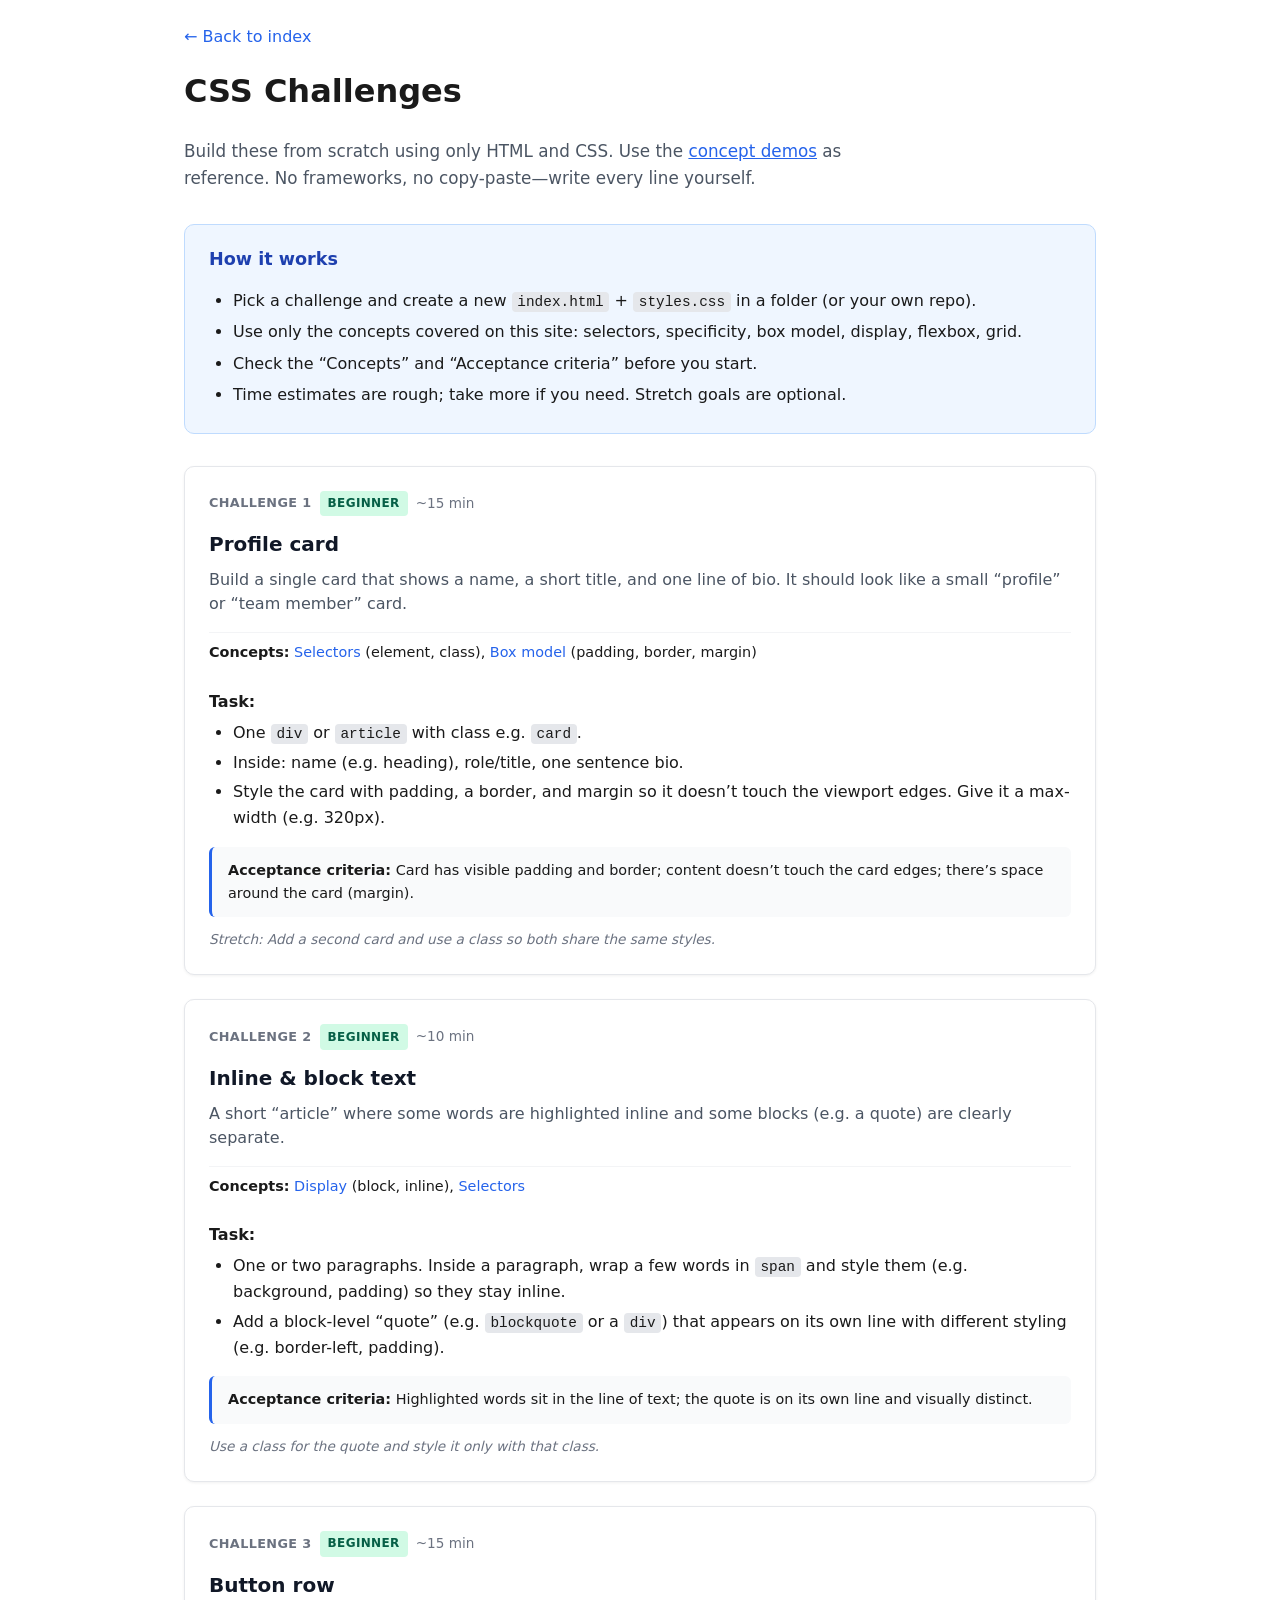
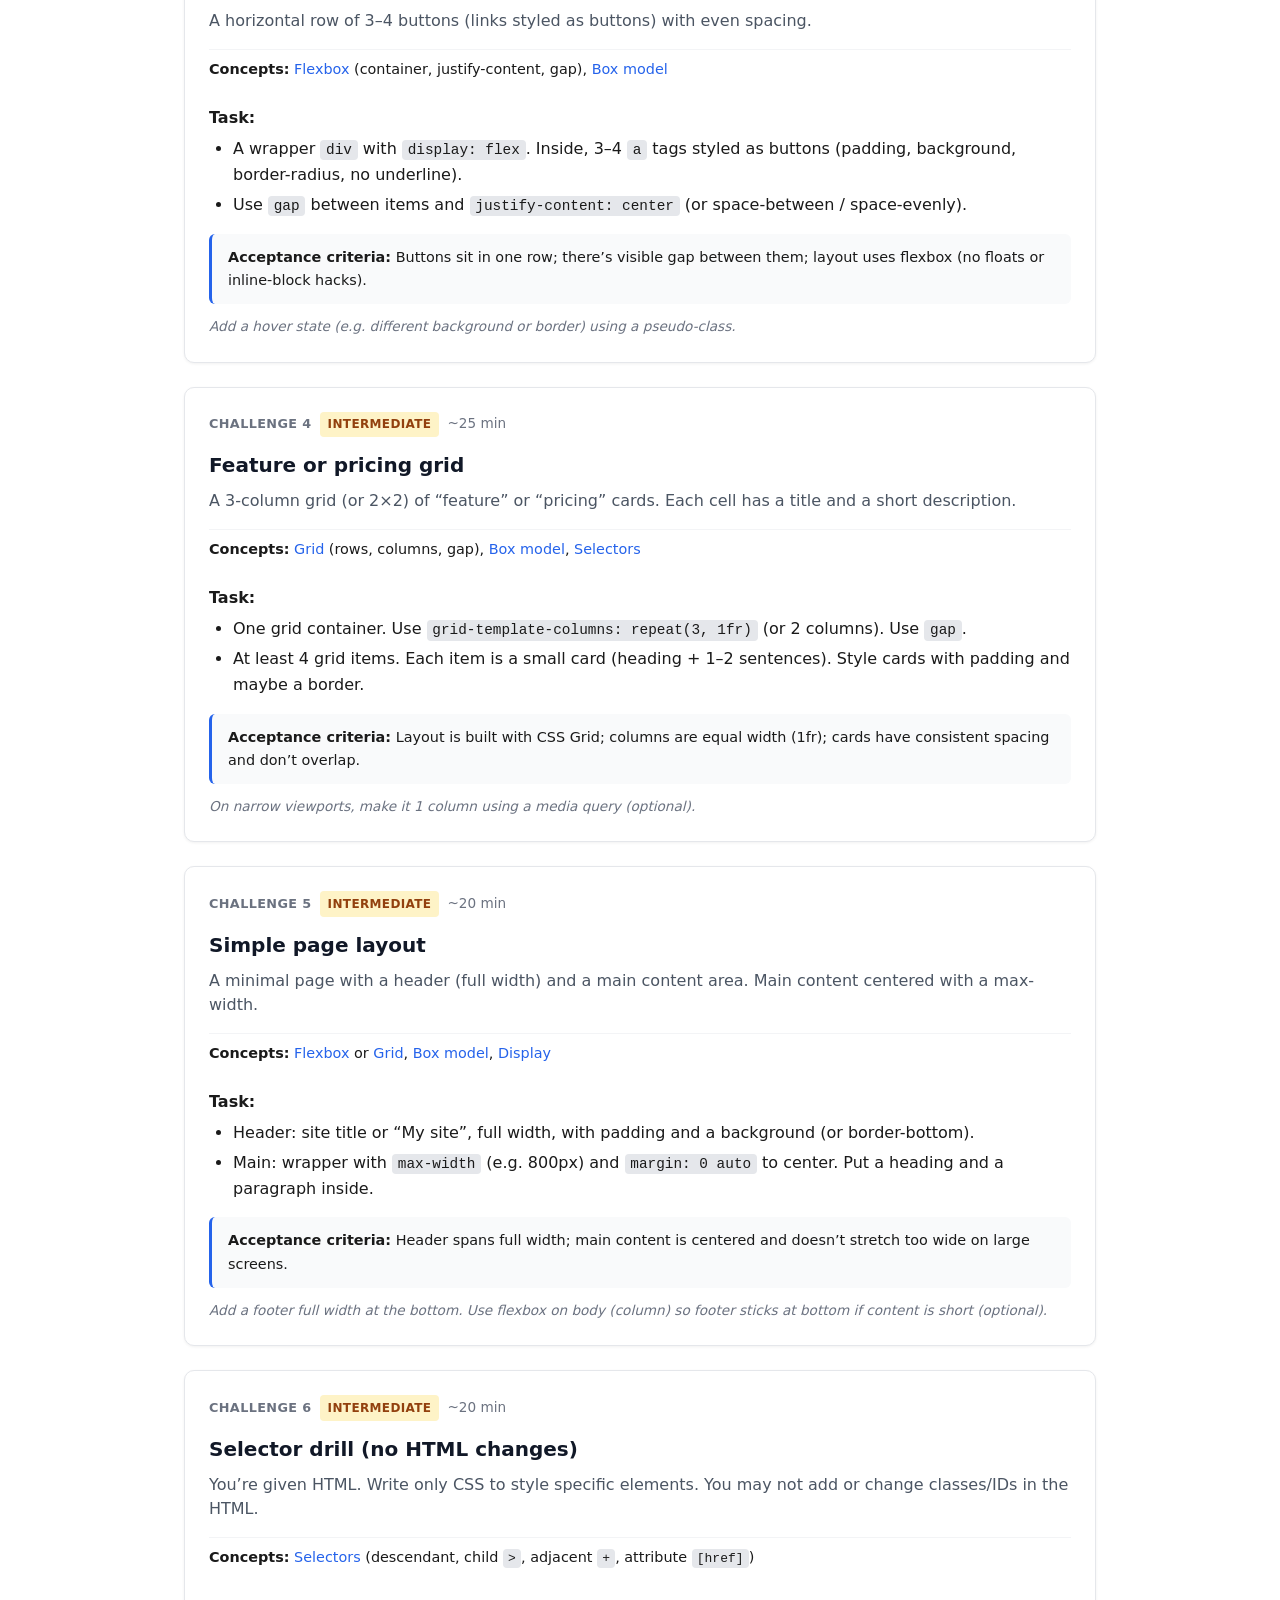
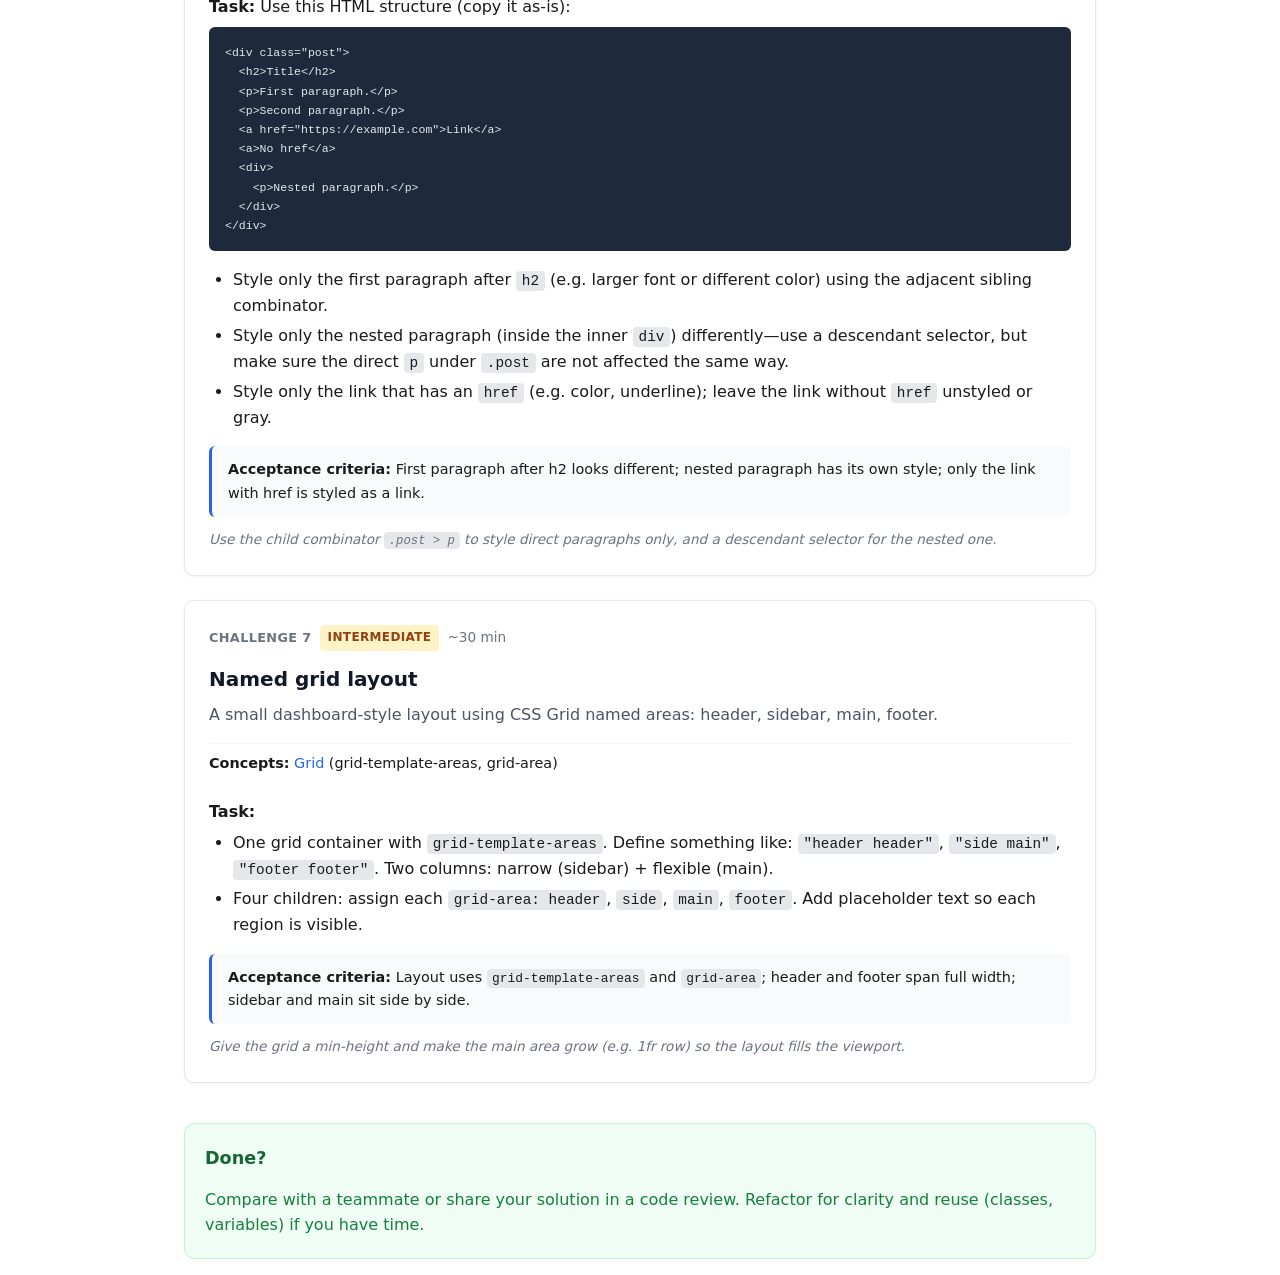
==== html/challenges.html @ 955e63ed "Add CSS challenges page and link from index Made-with: Cursor" ====
<!DOCTYPE html>
<html lang="en">
<head>
  <meta charset="UTF-8">
  <meta name="viewport" content="width=device-width, initial-scale=1.0">
  <title>CSS Challenges – Build from scratch</title>
  <link rel="stylesheet" href="../css/base.css">
  <link rel="stylesheet" href="../css/challenges.css">
</head>
<body>
  <a href="index.html" class="back-link">← Back to index</a>
  <header class="challenges-header">
    <h1>CSS Challenges</h1>
    <p>Build these from scratch using only HTML and CSS. Use the <a href="index.html">concept demos</a> as reference. No frameworks, no copy-paste—write every line yourself.</p>
  </header>

  <section class="challenge-intro">
    <h2>How it works</h2>
    <ul>
      <li>Pick a challenge and create a new <code>index.html</code> + <code>styles.css</code> in a folder (or your own repo).</li>
      <li>Use only the concepts covered on this site: selectors, specificity, box model, display, flexbox, grid.</li>
      <li>Check the “Concepts” and “Acceptance criteria” before you start.</li>
      <li>Time estimates are rough; take more if you need. Stretch goals are optional.</li>
    </ul>
  </section>

  <div class="challenges-list">

    <!-- Challenge 1 -->
    <article class="challenge-card" id="challenge-1">
      <div class="challenge-meta">
        <span class="challenge-num">Challenge 1</span>
        <span class="difficulty difficulty-beginner">Beginner</span>
        <span class="time">~15 min</span>
      </div>
      <h3>Profile card</h3>
      <p class="challenge-desc">Build a single card that shows a name, a short title, and one line of bio. It should look like a small “profile” or “team member” card.</p>
      <div class="challenge-concepts">
        <strong>Concepts:</strong> <a href="selectors.html">Selectors</a> (element, class), <a href="box-model.html">Box model</a> (padding, border, margin)
      </div>
      <div class="challenge-task">
        <strong>Task:</strong>
        <ul>
          <li>One <code>div</code> or <code>article</code> with class e.g. <code>card</code>.</li>
          <li>Inside: name (e.g. heading), role/title, one sentence bio.</li>
          <li>Style the card with padding, a border, and margin so it doesn’t touch the viewport edges. Give it a max-width (e.g. 320px).</li>
        </ul>
      </div>
      <div class="challenge-criteria">
        <strong>Acceptance criteria:</strong> Card has visible padding and border; content doesn’t touch the card edges; there’s space around the card (margin).
      </div>
      <p class="stretch">Stretch: Add a second card and use a class so both share the same styles.</p>
    </article>

    <!-- Challenge 2 -->
    <article class="challenge-card" id="challenge-2">
      <div class="challenge-meta">
        <span class="challenge-num">Challenge 2</span>
        <span class="difficulty difficulty-beginner">Beginner</span>
        <span class="time">~10 min</span>
      </div>
      <h3>Inline & block text</h3>
      <p class="challenge-desc">A short “article” where some words are highlighted inline and some blocks (e.g. a quote) are clearly separate.</p>
      <div class="challenge-concepts">
        <strong>Concepts:</strong> <a href="display.html">Display</a> (block, inline), <a href="selectors.html">Selectors</a>
      </div>
      <div class="challenge-task">
        <strong>Task:</strong>
        <ul>
          <li>One or two paragraphs. Inside a paragraph, wrap a few words in <code>span</code> and style them (e.g. background, padding) so they stay inline.</li>
          <li>Add a block-level “quote” (e.g. <code>blockquote</code> or a <code>div</code>) that appears on its own line with different styling (e.g. border-left, padding).</li>
        </ul>
      </div>
      <div class="challenge-criteria">
        <strong>Acceptance criteria:</strong> Highlighted words sit in the line of text; the quote is on its own line and visually distinct.
      </div>
      <p class="stretch">Use a class for the quote and style it only with that class.</p>
    </article>

    <!-- Challenge 3 -->
    <article class="challenge-card" id="challenge-3">
      <div class="challenge-meta">
        <span class="challenge-num">Challenge 3</span>
        <span class="difficulty difficulty-beginner">Beginner</span>
        <span class="time">~15 min</span>
      </div>
      <h3>Button row</h3>
      <p class="challenge-desc">A horizontal row of 3–4 buttons (links styled as buttons) with even spacing.</p>
      <div class="challenge-concepts">
        <strong>Concepts:</strong> <a href="flexbox.html">Flexbox</a> (container, justify-content, gap), <a href="box-model.html">Box model</a>
      </div>
      <div class="challenge-task">
        <strong>Task:</strong>
        <ul>
          <li>A wrapper <code>div</code> with <code>display: flex</code>. Inside, 3–4 <code>a</code> tags styled as buttons (padding, background, border-radius, no underline).</li>
          <li>Use <code>gap</code> between items and <code>justify-content: center</code> (or space-between / space-evenly).</li>
        </ul>
      </div>
      <div class="challenge-criteria">
        <strong>Acceptance criteria:</strong> Buttons sit in one row; there’s visible gap between them; layout uses flexbox (no floats or inline-block hacks).
      </div>
      <p class="stretch">Add a hover state (e.g. different background or border) using a pseudo-class.</p>
    </article>

    <!-- Challenge 4 -->
    <article class="challenge-card" id="challenge-4">
      <div class="challenge-meta">
        <span class="challenge-num">Challenge 4</span>
        <span class="difficulty difficulty-intermediate">Intermediate</span>
        <span class="time">~25 min</span>
      </div>
      <h3>Feature or pricing grid</h3>
      <p class="challenge-desc">A 3-column grid (or 2×2) of “feature” or “pricing” cards. Each cell has a title and a short description.</p>
      <div class="challenge-concepts">
        <strong>Concepts:</strong> <a href="grid.html">Grid</a> (rows, columns, gap), <a href="box-model.html">Box model</a>, <a href="selectors.html">Selectors</a>
      </div>
      <div class="challenge-task">
        <strong>Task:</strong>
        <ul>
          <li>One grid container. Use <code>grid-template-columns: repeat(3, 1fr)</code> (or 2 columns). Use <code>gap</code>.</li>
          <li>At least 4 grid items. Each item is a small card (heading + 1–2 sentences). Style cards with padding and maybe a border.</li>
        </ul>
      </div>
      <div class="challenge-criteria">
        <strong>Acceptance criteria:</strong> Layout is built with CSS Grid; columns are equal width (1fr); cards have consistent spacing and don’t overlap.
      </div>
      <p class="stretch">On narrow viewports, make it 1 column using a media query (optional).</p>
    </article>

    <!-- Challenge 5 -->
    <article class="challenge-card" id="challenge-5">
      <div class="challenge-meta">
        <span class="challenge-num">Challenge 5</span>
        <span class="difficulty difficulty-intermediate">Intermediate</span>
        <span class="time">~20 min</span>
      </div>
      <h3>Simple page layout</h3>
      <p class="challenge-desc">A minimal page with a header (full width) and a main content area. Main content centered with a max-width.</p>
      <div class="challenge-concepts">
        <strong>Concepts:</strong> <a href="flexbox.html">Flexbox</a> or <a href="grid.html">Grid</a>, <a href="box-model.html">Box model</a>, <a href="display.html">Display</a>
      </div>
      <div class="challenge-task">
        <strong>Task:</strong>
        <ul>
          <li>Header: site title or “My site”, full width, with padding and a background (or border-bottom).</li>
          <li>Main: wrapper with <code>max-width</code> (e.g. 800px) and <code>margin: 0 auto</code> to center. Put a heading and a paragraph inside.</li>
        </ul>
      </div>
      <div class="challenge-criteria">
        <strong>Acceptance criteria:</strong> Header spans full width; main content is centered and doesn’t stretch too wide on large screens.
      </div>
      <p class="stretch">Add a footer full width at the bottom. Use flexbox on body (column) so footer sticks at bottom if content is short (optional).</p>
    </article>

    <!-- Challenge 6 -->
    <article class="challenge-card" id="challenge-6">
      <div class="challenge-meta">
        <span class="challenge-num">Challenge 6</span>
        <span class="difficulty difficulty-intermediate">Intermediate</span>
        <span class="time">~20 min</span>
      </div>
      <h3>Selector drill (no HTML changes)</h3>
      <p class="challenge-desc">You’re given HTML. Write only CSS to style specific elements. You may not add or change classes/IDs in the HTML.</p>
      <div class="challenge-concepts">
        <strong>Concepts:</strong> <a href="selectors.html">Selectors</a> (descendant, child <code>&gt;</code>, adjacent <code>+</code>, attribute <code>[href]</code>)
      </div>
      <div class="challenge-task">
        <strong>Task:</strong> Use this HTML structure (copy it as-is):
        <pre class="given-html"><code>&lt;div class="post"&gt;
  &lt;h2&gt;Title&lt;/h2&gt;
  &lt;p&gt;First paragraph.&lt;/p&gt;
  &lt;p&gt;Second paragraph.&lt;/p&gt;
  &lt;a href="https://example.com"&gt;Link&lt;/a&gt;
  &lt;a&gt;No href&lt;/a&gt;
  &lt;div&gt;
    &lt;p&gt;Nested paragraph.&lt;/p&gt;
  &lt;/div&gt;
&lt;/div&gt;</code></pre>
        <ul>
          <li>Style only the first paragraph after <code>h2</code> (e.g. larger font or different color) using the adjacent sibling combinator.</li>
          <li>Style only the nested paragraph (inside the inner <code>div</code>) differently—use a descendant selector, but make sure the direct <code>p</code> under <code>.post</code> are not affected the same way.</li>
          <li>Style only the link that has an <code>href</code> (e.g. color, underline); leave the link without <code>href</code> unstyled or gray.</li>
        </ul>
      </div>
      <div class="challenge-criteria">
        <strong>Acceptance criteria:</strong> First paragraph after h2 looks different; nested paragraph has its own style; only the link with href is styled as a link.
      </div>
      <p class="stretch">Use the child combinator <code>.post &gt; p</code> to style direct paragraphs only, and a descendant selector for the nested one.</p>
    </article>

    <!-- Challenge 7 -->
    <article class="challenge-card" id="challenge-7">
      <div class="challenge-meta">
        <span class="challenge-num">Challenge 7</span>
        <span class="difficulty difficulty-intermediate">Intermediate</span>
        <span class="time">~30 min</span>
      </div>
      <h3>Named grid layout</h3>
      <p class="challenge-desc">A small dashboard-style layout using CSS Grid named areas: header, sidebar, main, footer.</p>
      <div class="challenge-concepts">
        <strong>Concepts:</strong> <a href="grid.html">Grid</a> (grid-template-areas, grid-area)
      </div>
      <div class="challenge-task">
        <strong>Task:</strong>
        <ul>
          <li>One grid container with <code>grid-template-areas</code>. Define something like: <code>"header header"</code>, <code>"side main"</code>, <code>"footer footer"</code>. Two columns: narrow (sidebar) + flexible (main).</li>
          <li>Four children: assign each <code>grid-area: header</code>, <code>side</code>, <code>main</code>, <code>footer</code>. Add placeholder text so each region is visible.</li>
        </ul>
      </div>
      <div class="challenge-criteria">
        <strong>Acceptance criteria:</strong> Layout uses <code>grid-template-areas</code> and <code>grid-area</code>; header and footer span full width; sidebar and main sit side by side.
      </div>
      <p class="stretch">Give the grid a min-height and make the main area grow (e.g. 1fr row) so the layout fills the viewport.</p>
    </article>

  </div>

  <section class="challenge-outro">
    <h2>Done?</h2>
    <p>Compare with a teammate or share your solution in a code review. Refactor for clarity and reuse (classes, variables) if you have time.</p>
  </section>
</body>
</html>
---- css/base.css ----
/* Base styles shared across all demo pages */
* {
  box-sizing: border-box;
}

body {
  font-family: system-ui, -apple-system, sans-serif;
  line-height: 1.6;
  max-width: 960px;
  margin: 0 auto;
  padding: 1.5rem;
  color: #1a1a1a;
}

header h1 {
  margin-top: 0;
}

header p {
  color: #4b5563;
  font-size: 1.05rem;
}

.topic-nav {
  display: flex;
  flex-wrap: wrap;
  gap: 0.75rem;
}

.topic-nav a {
  display: inline-block;
  padding: 0.5rem 1rem;
  background: #2563eb;
  color: white;
  text-decoration: none;
  border-radius: 6px;
}

.topic-nav a:hover {
  background: #1d4ed8;
}

.back-link {
  display: inline-block;
  margin-bottom: 1rem;
  color: #2563eb;
  text-decoration: none;
}

.back-link:hover {
  text-decoration: underline;
}

/* Demo section with optional intro */
.demo-section {
  margin: 2rem 0;
  padding: 1.25rem;
  border: 1px solid #e5e7eb;
  border-radius: 10px;
  background: #fff;
  box-shadow: 0 1px 3px rgba(0,0,0,0.06);
}

.demo-section h3 {
  margin-top: 0;
  font-size: 1.1rem;
  color: #111827;
  padding-bottom: 0.5rem;
  border-bottom: 1px solid #e5e7eb;
}

.section-desc {
  color: #4b5563;
  margin: 0.5rem 0 1rem;
  font-size: 0.95rem;
}

/* Demo card: live preview + CSS code */
.demo-card {
  display: grid;
  grid-template-columns: 1fr 1fr;
  gap: 1.25rem;
  align-items: start;
  margin-top: 1rem;
}

@media (max-width: 700px) {
  .demo-card {
    grid-template-columns: 1fr;
  }
}

.demo-preview {
  padding: 1rem;
  background: #f8fafc;
  border: 1px solid #e2e8f0;
  border-radius: 8px;
  min-height: 60px;
}

.demo-preview-label {
  font-size: 0.75rem;
  text-transform: uppercase;
  letter-spacing: 0.05em;
  color: #64748b;
  margin-bottom: 0.5rem;
}

.code-panel {
  position: relative;
}

.code-panel .code-label {
  font-size: 0.75rem;
  text-transform: uppercase;
  letter-spacing: 0.05em;
  color: #64748b;
  margin-bottom: 0.5rem;
  display: block;
}

.code-block {
  background: #1e293b;
  color: #e2e8f0;
  padding: 1rem;
  border-radius: 8px;
  overflow-x: auto;
  font-family: ui-monospace, SFMono-Regular, "SF Mono", Menlo, monospace;
  font-size: 0.8rem;
  line-height: 1.5;
  margin: 0;
  white-space: pre;
}

.code-block .comment { color: #94a3b8; }
.code-block .selector { color: #f472b6; }
.code-block .property { color: #7dd3fc; }
.code-block .value { color: #86efac; }
.code-block .punctuation { color: #cbd5e1; }

/* Interactive control strip */
.control-strip {
  display: flex;
  flex-wrap: wrap;
  align-items: center;
  gap: 0.5rem;
  margin-bottom: 1rem;
}

.control-strip label {
  font-size: 0.9rem;
  color: #4b5563;
  margin-right: 0.25rem;
}

.control-strip .btn-group {
  display: flex;
  flex-wrap: wrap;
  gap: 0.35rem;
}

.control-strip button {
  padding: 0.4rem 0.75rem;
  font-size: 0.85rem;
  border: 1px solid #cbd5e1;
  background: #fff;
  border-radius: 6px;
  cursor: pointer;
  color: #475569;
}

.control-strip button:hover {
  background: #f1f5f9;
  border-color: #94a3b8;
}

.control-strip button.active {
  background: #2563eb;
  color: white;
  border-color: #2563eb;
}

/* Tip / info callout */
.tip-box {
  background: #eff6ff;
  border-left: 4px solid #2563eb;
  padding: 0.75rem 1rem;
  margin: 1rem 0;
  border-radius: 0 6px 6px 0;
  font-size: 0.9rem;
  color: #1e40af;
}

.tip-box strong { color: #1e3a8a; }

/* Hover-highlight for selectors (JS adds .highlight-match) */
[data-selector-hint]:hover {
  outline: 2px solid #2563eb;
  outline-offset: 2px;
}

code {
  background: #e5e7eb;
  padding: 0.15em 0.4em;
  border-radius: 4px;
  font-size: 0.9em;
  font-family: ui-monospace, SFMono-Regular, "SF Mono", Menlo, monospace;
}

pre {
  background: #1e293b;
  color: #e2e8f0;
  padding: 1rem;
  border-radius: 8px;
  overflow-x: auto;
  font-size: 0.8rem;
  font-family: ui-monospace, SFMono-Regular, "SF Mono", Menlo, monospace;
  line-height: 1.5;
}

pre code {
  background: none;
  padding: 0;
  color: inherit;
}

.demo-section ul {
  padding-left: 1.5rem;
  margin: 0.5rem 0;
}

.demo-section li {
  margin: 0.35rem 0;
}
---- css/challenges.css ----
/* Challenges page */
.challenges-header {
  margin-bottom: 2rem;
}

.challenges-header p {
  max-width: 42rem;
  color: #4b5563;
}

.challenges-header a {
  color: #2563eb;
  text-decoration: underline;
}

.challenge-intro {
  background: #eff6ff;
  border: 1px solid #bfdbfe;
  border-radius: 10px;
  padding: 1.25rem 1.5rem;
  margin-bottom: 2rem;
}

.challenge-intro h2 {
  margin-top: 0;
  font-size: 1.1rem;
  color: #1e40af;
}

.challenge-intro ul {
  margin: 0.5rem 0 0;
  padding-left: 1.5rem;
}

.challenge-intro li {
  margin: 0.35rem 0;
}

.challenges-list {
  display: flex;
  flex-direction: column;
  gap: 1.5rem;
}

.challenge-card {
  border: 1px solid #e5e7eb;
  border-radius: 10px;
  padding: 1.5rem;
  background: #fff;
  box-shadow: 0 1px 3px rgba(0, 0, 0, 0.06);
}

.challenge-card h3 {
  margin: 0 0 0.5rem;
  font-size: 1.25rem;
  color: #111827;
}

.challenge-meta {
  display: flex;
  flex-wrap: wrap;
  align-items: center;
  gap: 0.5rem;
  margin-bottom: 0.75rem;
}

.challenge-num {
  font-size: 0.8rem;
  font-weight: 600;
  color: #6b7280;
  text-transform: uppercase;
  letter-spacing: 0.03em;
}

.difficulty {
  font-size: 0.75rem;
  font-weight: 600;
  padding: 0.2rem 0.5rem;
  border-radius: 4px;
  text-transform: uppercase;
  letter-spacing: 0.03em;
}

.difficulty-beginner {
  background: #d1fae5;
  color: #065f46;
}

.difficulty-intermediate {
  background: #fef3c7;
  color: #92400e;
}

.time {
  font-size: 0.85rem;
  color: #6b7280;
}

.challenge-desc {
  margin: 0 0 1rem;
  color: #4b5563;
  line-height: 1.5;
}

.challenge-concepts {
  font-size: 0.9rem;
  margin-bottom: 1rem;
  padding: 0.5rem 0;
  border-top: 1px solid #f3f4f6;
}

.challenge-concepts a {
  color: #2563eb;
  text-decoration: none;
}

.challenge-concepts a:hover {
  text-decoration: underline;
}

.challenge-task {
  margin-bottom: 1rem;
}

.challenge-task ul {
  margin: 0.35rem 0 0;
  padding-left: 1.5rem;
}

.challenge-task li {
  margin: 0.25rem 0;
}

.challenge-criteria {
  padding: 0.75rem 1rem;
  background: #f9fafb;
  border-radius: 6px;
  font-size: 0.9rem;
  margin-bottom: 0.75rem;
  border-left: 3px solid #2563eb;
}

.stretch {
  font-size: 0.85rem;
  color: #6b7280;
  font-style: italic;
  margin: 0;
}

.given-html {
  background: #1e293b;
  color: #e2e8f0;
  padding: 1rem;
  border-radius: 6px;
  overflow-x: auto;
  font-size: 0.8rem;
  margin: 0.5rem 0 1rem;
}

.given-html code {
  background: none;
  padding: 0;
  color: inherit;
}

.challenge-outro {
  margin-top: 2.5rem;
  padding: 1.25rem;
  background: #f0fdf4;
  border: 1px solid #bbf7d0;
  border-radius: 10px;
}

.challenge-outro h2 {
  margin-top: 0;
  font-size: 1.1rem;
  color: #166534;
}

.challenge-outro p {
  margin: 0;
  color: #15803d;
}
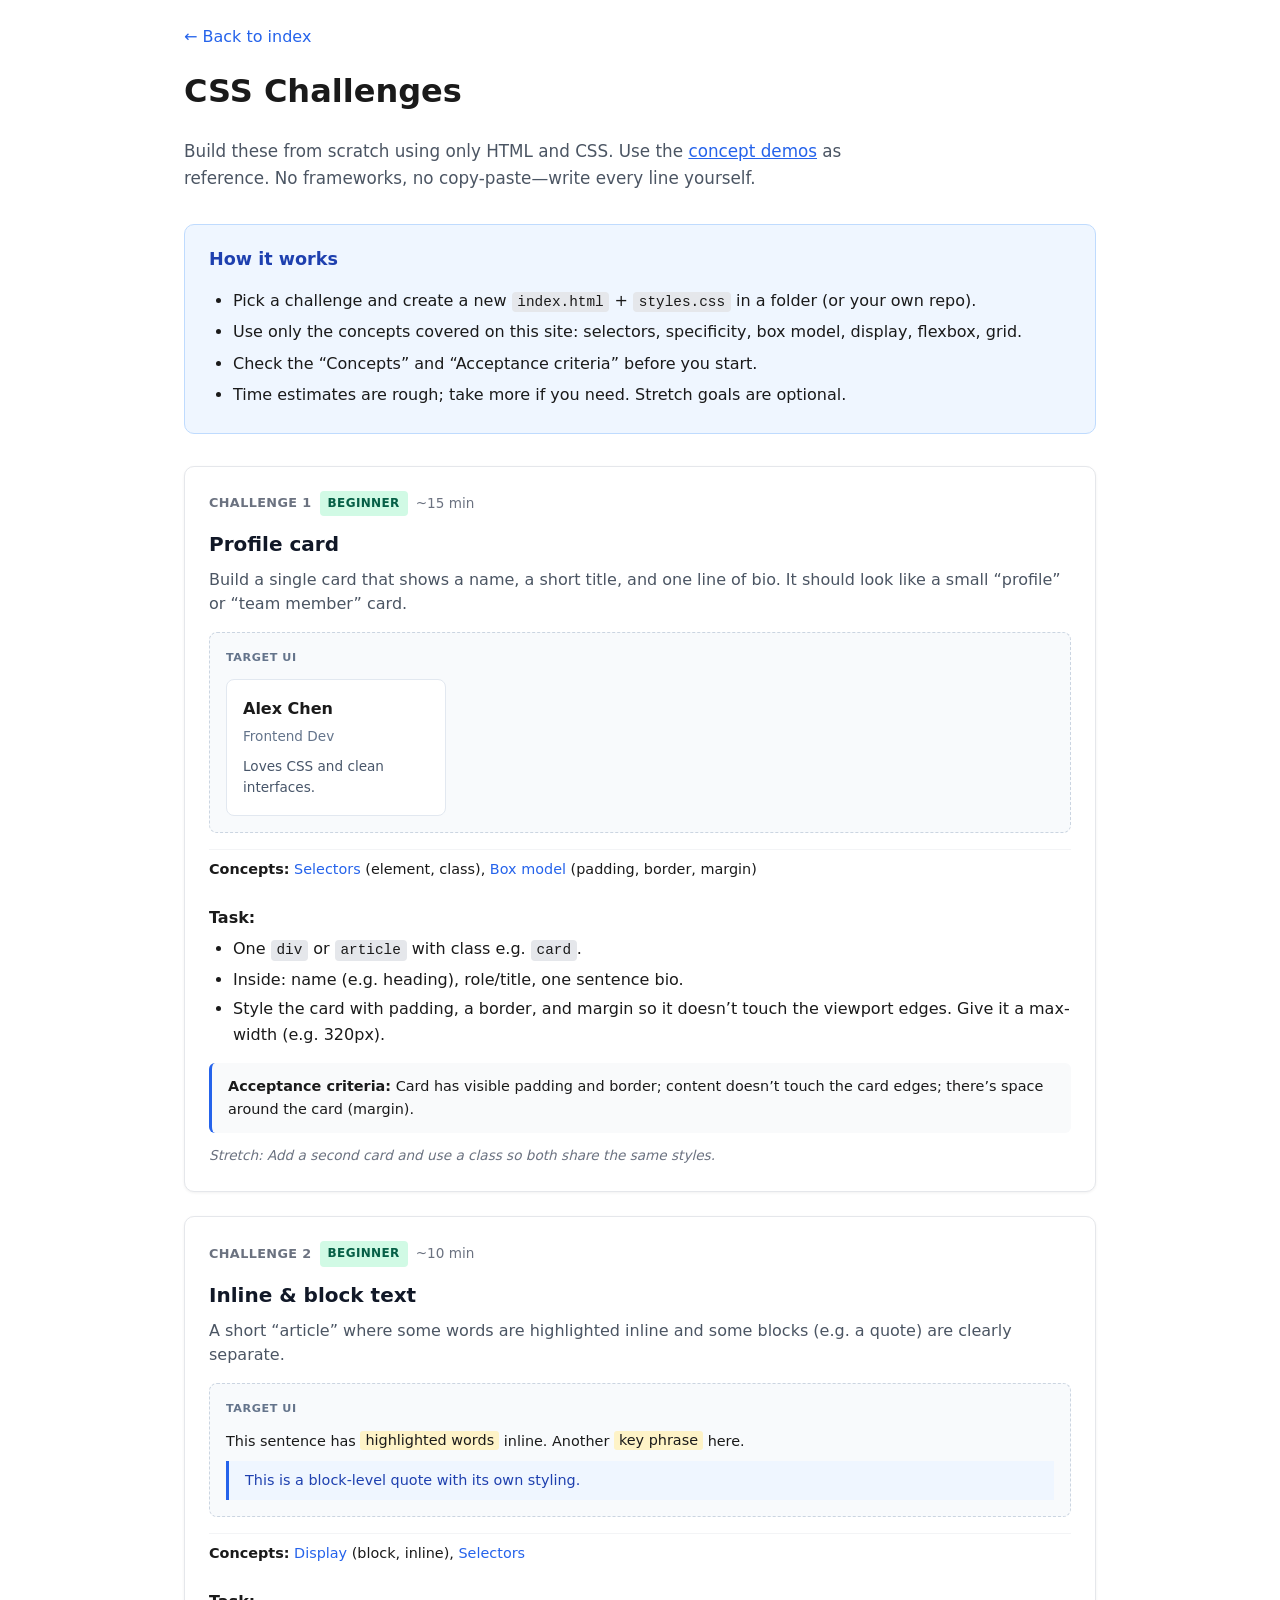
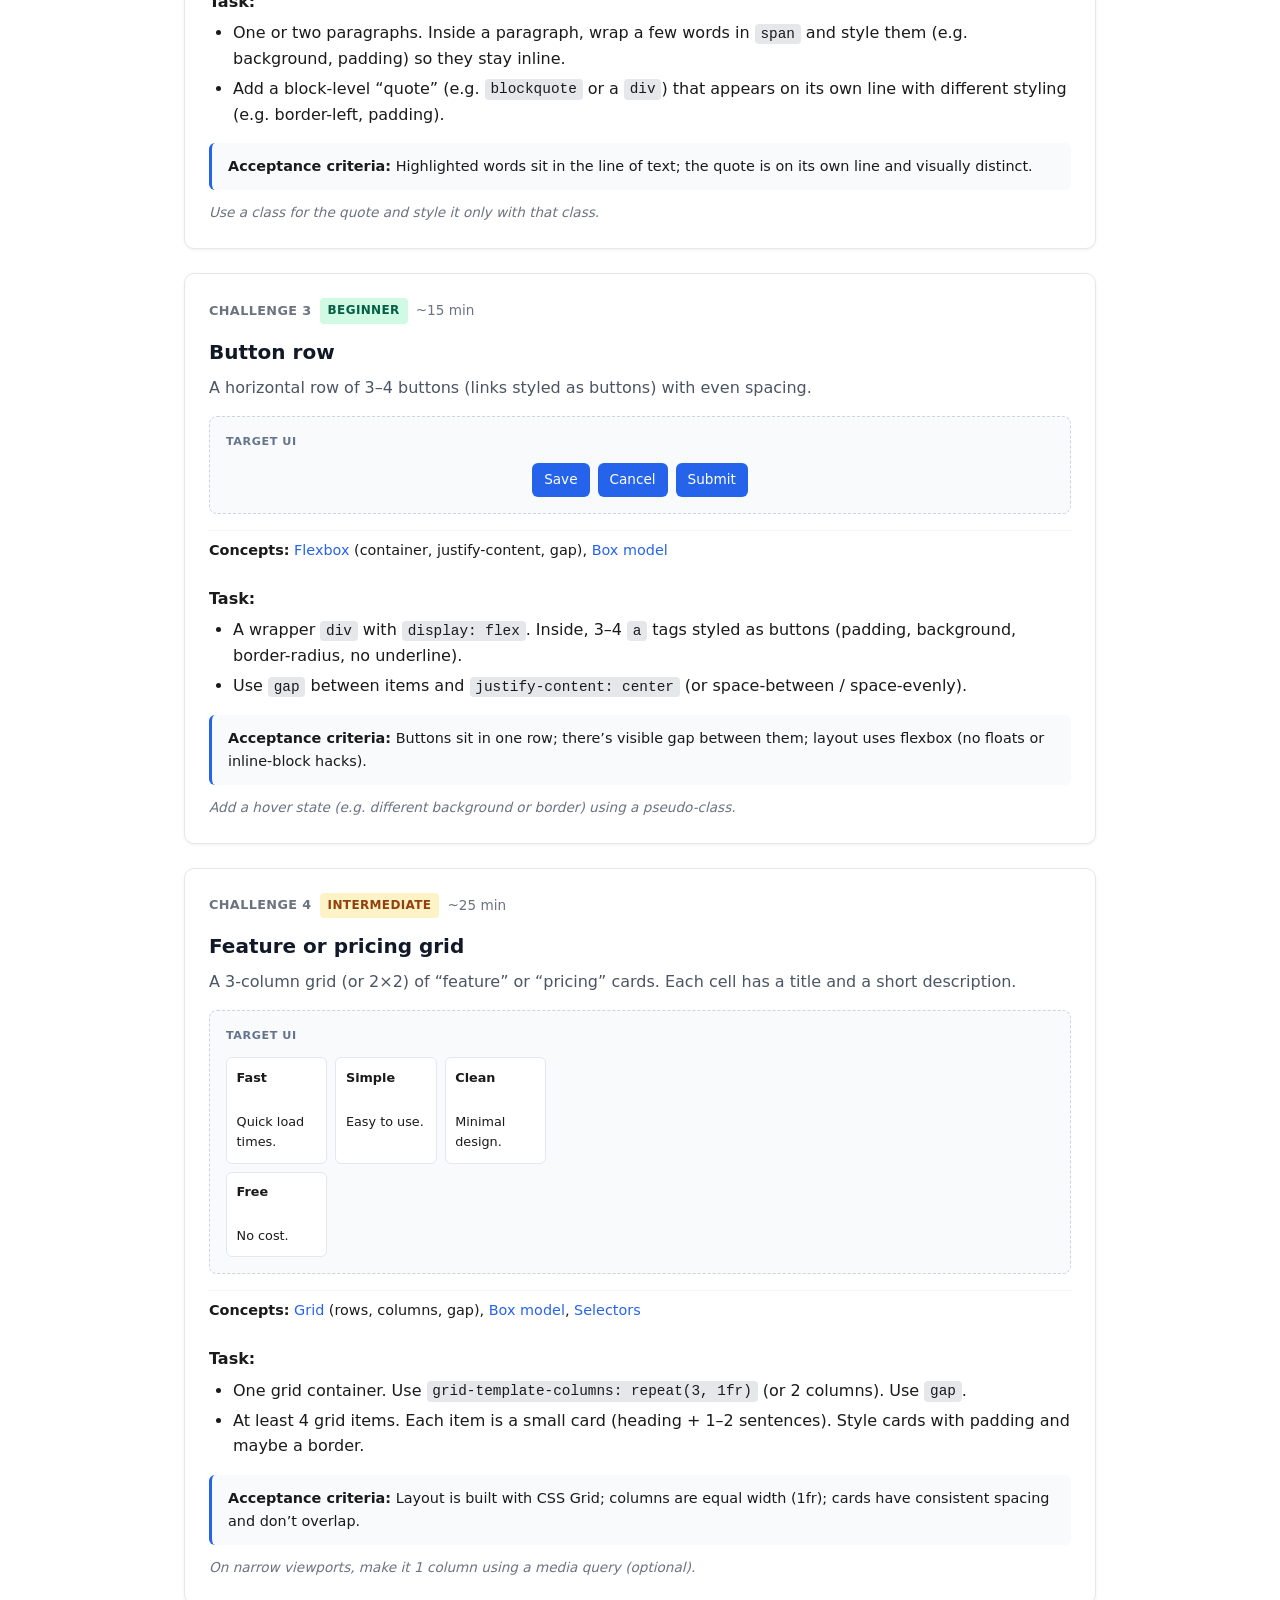
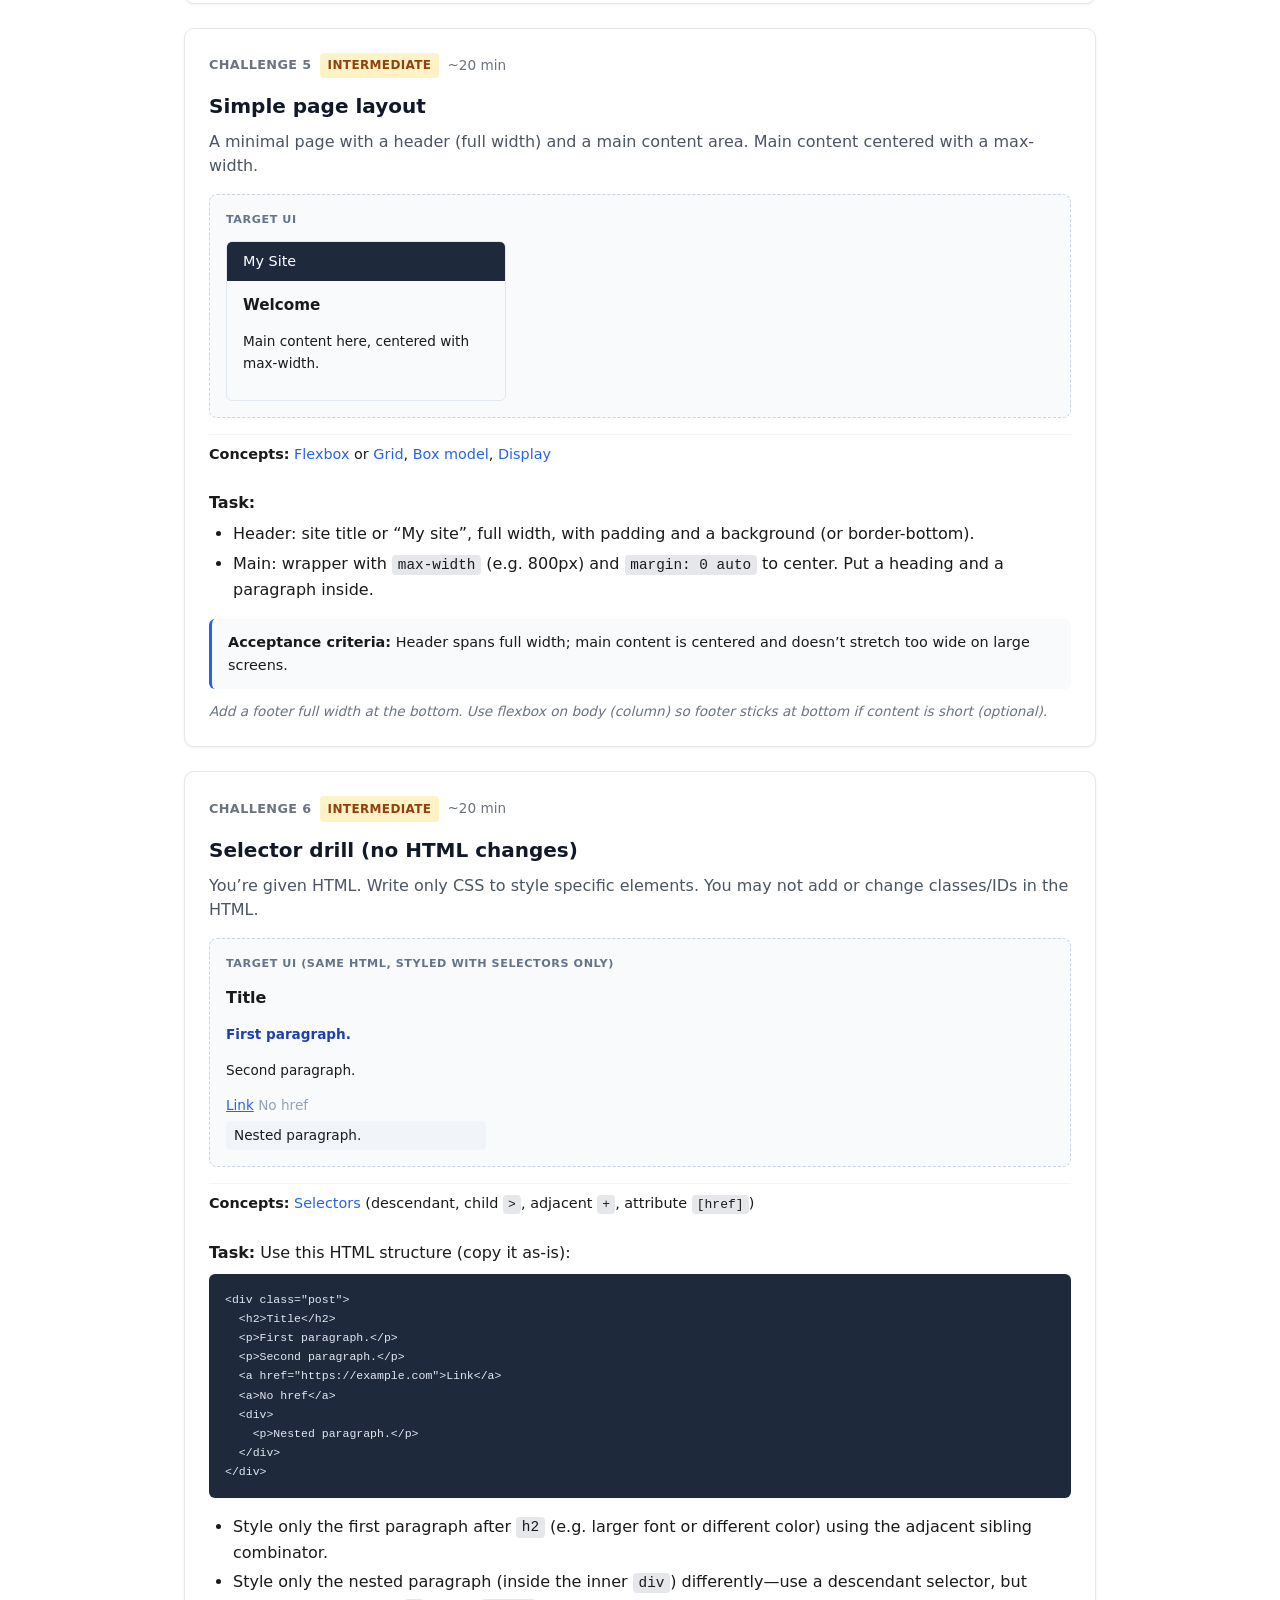
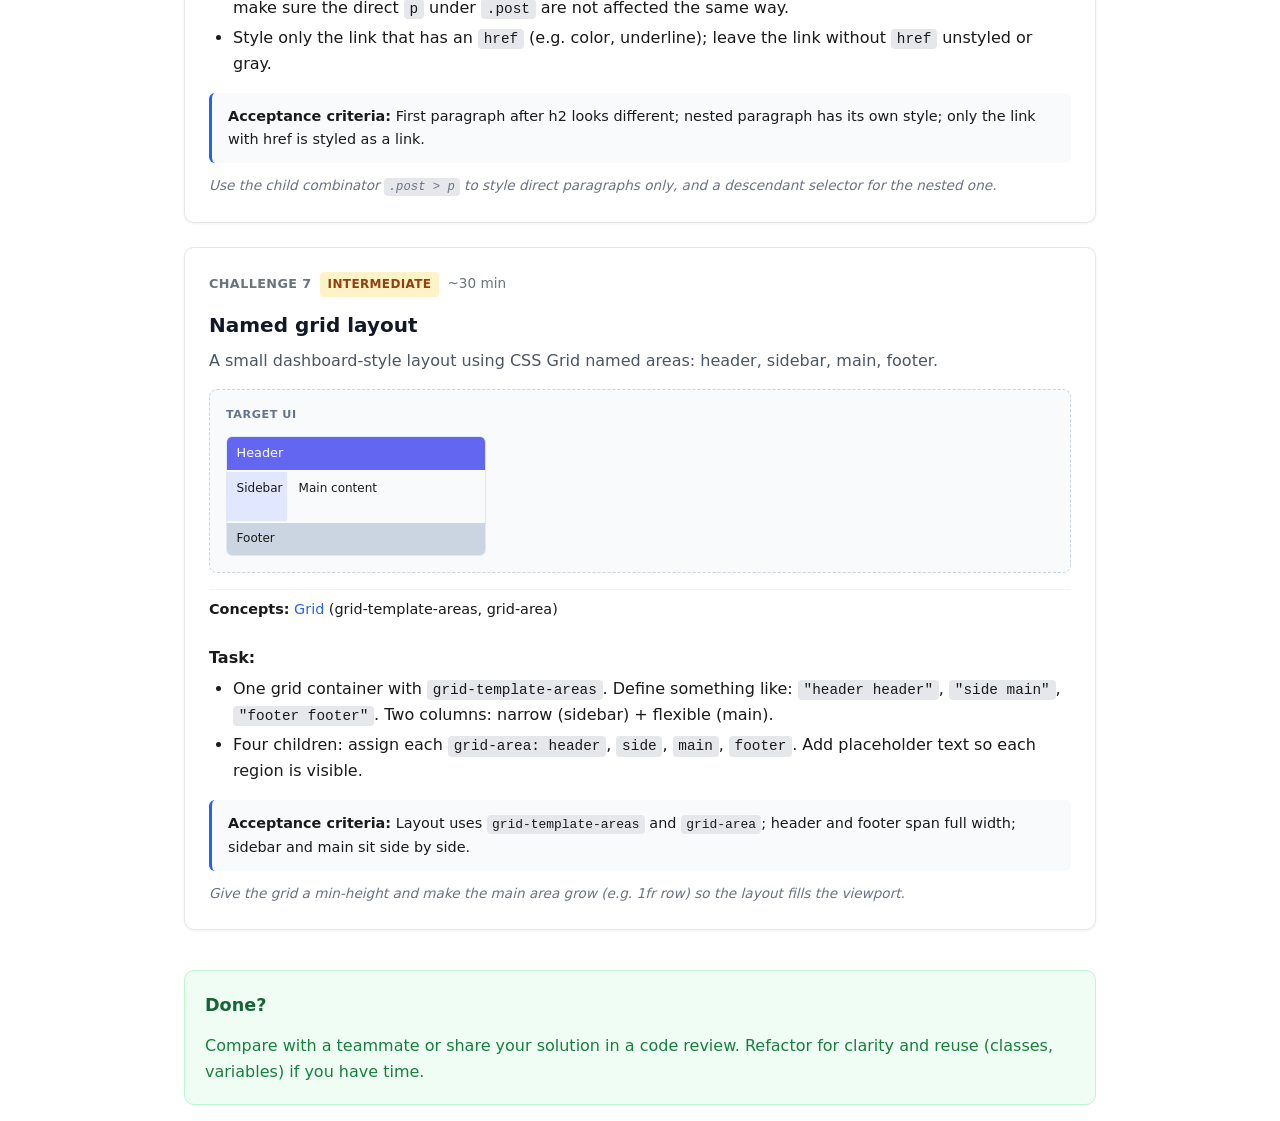
==== commit 63a9504a: "Add dummy target UI previews for each challenge Made-with: Cursor" ====
--- a/html/challenges.html
+++ b/html/challenges.html
@@ -35,6 +35,14 @@
       </div>
       <h3>Profile card</h3>
       <p class="challenge-desc">Build a single card that shows a name, a short title, and one line of bio. It should look like a small “profile” or “team member” card.</p>
+      <div class="dummy-ui dummy-ui-1">
+        <span class="dummy-label">Target UI</span>
+        <div class="dummy-card">
+          <h4>Alex Chen</h4>
+          <p class="dummy-role">Frontend Dev</p>
+          <p class="dummy-bio">Loves CSS and clean interfaces.</p>
+        </div>
+      </div>
       <div class="challenge-concepts">
         <strong>Concepts:</strong> <a href="selectors.html">Selectors</a> (element, class), <a href="box-model.html">Box model</a> (padding, border, margin)
       </div>
@@ -61,6 +69,11 @@
       </div>
       <h3>Inline & block text</h3>
       <p class="challenge-desc">A short “article” where some words are highlighted inline and some blocks (e.g. a quote) are clearly separate.</p>
+      <div class="dummy-ui dummy-ui-2">
+        <span class="dummy-label">Target UI</span>
+        <p>This sentence has <span class="dummy-highlight">highlighted words</span> inline. Another <span class="dummy-highlight">key phrase</span> here.</p>
+        <blockquote class="dummy-quote">This is a block-level quote with its own styling.</blockquote>
+      </div>
       <div class="challenge-concepts">
         <strong>Concepts:</strong> <a href="display.html">Display</a> (block, inline), <a href="selectors.html">Selectors</a>
       </div>
@@ -86,6 +99,14 @@
       </div>
       <h3>Button row</h3>
       <p class="challenge-desc">A horizontal row of 3–4 buttons (links styled as buttons) with even spacing.</p>
+      <div class="dummy-ui dummy-ui-3">
+        <span class="dummy-label">Target UI</span>
+        <div class="dummy-btn-row">
+          <a href="#" class="dummy-btn">Save</a>
+          <a href="#" class="dummy-btn">Cancel</a>
+          <a href="#" class="dummy-btn">Submit</a>
+        </div>
+      </div>
       <div class="challenge-concepts">
         <strong>Concepts:</strong> <a href="flexbox.html">Flexbox</a> (container, justify-content, gap), <a href="box-model.html">Box model</a>
       </div>
@@ -111,6 +132,15 @@
       </div>
       <h3>Feature or pricing grid</h3>
       <p class="challenge-desc">A 3-column grid (or 2×2) of “feature” or “pricing” cards. Each cell has a title and a short description.</p>
+      <div class="dummy-ui dummy-ui-4">
+        <span class="dummy-label">Target UI</span>
+        <div class="dummy-grid">
+          <div class="dummy-grid-cell"><strong>Fast</strong><br>Quick load times.</div>
+          <div class="dummy-grid-cell"><strong>Simple</strong><br>Easy to use.</div>
+          <div class="dummy-grid-cell"><strong>Clean</strong><br>Minimal design.</div>
+          <div class="dummy-grid-cell"><strong>Free</strong><br>No cost.</div>
+        </div>
+      </div>
       <div class="challenge-concepts">
         <strong>Concepts:</strong> <a href="grid.html">Grid</a> (rows, columns, gap), <a href="box-model.html">Box model</a>, <a href="selectors.html">Selectors</a>
       </div>
@@ -136,6 +166,16 @@
       </div>
       <h3>Simple page layout</h3>
       <p class="challenge-desc">A minimal page with a header (full width) and a main content area. Main content centered with a max-width.</p>
+      <div class="dummy-ui dummy-ui-5">
+        <span class="dummy-label">Target UI</span>
+        <div class="dummy-page">
+          <header class="dummy-page-header">My Site</header>
+          <main class="dummy-page-main">
+            <h4>Welcome</h4>
+            <p>Main content here, centered with max-width.</p>
+          </main>
+        </div>
+      </div>
       <div class="challenge-concepts">
         <strong>Concepts:</strong> <a href="flexbox.html">Flexbox</a> or <a href="grid.html">Grid</a>, <a href="box-model.html">Box model</a>, <a href="display.html">Display</a>
       </div>
@@ -161,6 +201,19 @@
       </div>
       <h3>Selector drill (no HTML changes)</h3>
       <p class="challenge-desc">You’re given HTML. Write only CSS to style specific elements. You may not add or change classes/IDs in the HTML.</p>
+      <div class="dummy-ui dummy-ui-6">
+        <span class="dummy-label">Target UI (same HTML, styled with selectors only)</span>
+        <div class="post">
+          <h2>Title</h2>
+          <p>First paragraph.</p>
+          <p>Second paragraph.</p>
+          <a href="https://example.com">Link</a>
+          <a>No href</a>
+          <div>
+            <p>Nested paragraph.</p>
+          </div>
+        </div>
+      </div>
       <div class="challenge-concepts">
         <strong>Concepts:</strong> <a href="selectors.html">Selectors</a> (descendant, child <code>&gt;</code>, adjacent <code>+</code>, attribute <code>[href]</code>)
       </div>
@@ -197,6 +250,15 @@
       </div>
       <h3>Named grid layout</h3>
       <p class="challenge-desc">A small dashboard-style layout using CSS Grid named areas: header, sidebar, main, footer.</p>
+      <div class="dummy-ui dummy-ui-7">
+        <span class="dummy-label">Target UI</span>
+        <div class="dummy-dashboard">
+          <header class="dummy-dash-header">Header</header>
+          <aside class="dummy-dash-side">Sidebar</aside>
+          <main class="dummy-dash-main">Main content</main>
+          <footer class="dummy-dash-footer">Footer</footer>
+        </div>
+      </div>
       <div class="challenge-concepts">
         <strong>Concepts:</strong> <a href="grid.html">Grid</a> (grid-template-areas, grid-area)
       </div>
--- a/css/challenges.css
+++ b/css/challenges.css
@@ -102,6 +102,221 @@
   line-height: 1.5;
 }
 
+/* Dummy / target UI previews */
+.dummy-ui {
+  margin: 1rem 0;
+  padding: 1rem;
+  background: #f8fafc;
+  border: 1px dashed #cbd5e1;
+  border-radius: 8px;
+}
+
+.dummy-label {
+  display: block;
+  font-size: 0.7rem;
+  font-weight: 600;
+  text-transform: uppercase;
+  letter-spacing: 0.05em;
+  color: #64748b;
+  margin-bottom: 0.75rem;
+}
+
+/* 1: Profile card */
+.dummy-ui-1 .dummy-card {
+  max-width: 220px;
+  padding: 1rem;
+  border: 1px solid #e2e8f0;
+  border-radius: 8px;
+  margin: 0;
+  background: #fff;
+}
+
+.dummy-ui-1 .dummy-card h4 {
+  margin: 0 0 0.25rem;
+  font-size: 1rem;
+}
+
+.dummy-ui-1 .dummy-role {
+  margin: 0 0 0.5rem;
+  font-size: 0.85rem;
+  color: #64748b;
+}
+
+.dummy-ui-1 .dummy-bio {
+  margin: 0;
+  font-size: 0.85rem;
+  color: #475569;
+}
+
+/* 2: Inline & block */
+.dummy-ui-2 p {
+  margin: 0 0 0.5rem;
+  font-size: 0.9rem;
+}
+
+.dummy-ui-2 .dummy-highlight {
+  background: #fef3c7;
+  padding: 0.1em 0.35em;
+  border-radius: 3px;
+}
+
+.dummy-ui-2 .dummy-quote {
+  margin: 0.5rem 0 0;
+  padding: 0.5rem 0 0.5rem 1rem;
+  border-left: 3px solid #2563eb;
+  background: #eff6ff;
+  color: #1e40af;
+  font-size: 0.9rem;
+}
+
+/* 3: Button row */
+.dummy-ui-3 .dummy-btn-row {
+  display: flex;
+  gap: 0.5rem;
+  justify-content: center;
+  flex-wrap: wrap;
+}
+
+.dummy-ui-3 .dummy-btn {
+  padding: 0.4rem 0.75rem;
+  background: #2563eb;
+  color: #fff;
+  text-decoration: none;
+  border-radius: 6px;
+  font-size: 0.85rem;
+}
+
+/* 4: Feature grid */
+.dummy-ui-4 .dummy-grid {
+  display: grid;
+  grid-template-columns: repeat(3, 1fr);
+  gap: 0.5rem;
+  max-width: 320px;
+}
+
+.dummy-ui-4 .dummy-grid-cell {
+  padding: 0.6rem;
+  border: 1px solid #e2e8f0;
+  border-radius: 6px;
+  background: #fff;
+  font-size: 0.8rem;
+}
+
+.dummy-ui-4 .dummy-grid-cell strong {
+  display: block;
+  margin-bottom: 0.2rem;
+}
+
+/* 5: Page layout */
+.dummy-ui-5 .dummy-page {
+  border: 1px solid #e2e8f0;
+  border-radius: 6px;
+  overflow: hidden;
+  max-width: 280px;
+}
+
+.dummy-ui-5 .dummy-page-header {
+  padding: 0.5rem 1rem;
+  background: #1e293b;
+  color: #fff;
+  font-size: 0.9rem;
+  margin: 0;
+}
+
+.dummy-ui-5 .dummy-page-main {
+  padding: 0.75rem 1rem;
+  margin: 0;
+  font-size: 0.85rem;
+}
+
+.dummy-ui-5 .dummy-page-main h4 {
+  margin: 0 0 0.35rem;
+  font-size: 0.95rem;
+}
+
+/* 6: Selector drill result */
+.dummy-ui-6 .post {
+  font-size: 0.85rem;
+  max-width: 260px;
+}
+
+.dummy-ui-6 .post h2 {
+  margin: 0 0 0.25rem;
+  font-size: 1rem;
+}
+
+.dummy-ui-6 .post h2 + p {
+  color: #1e40af;
+  font-weight: 600;
+}
+
+.dummy-ui-6 .post a[href] {
+  color: #2563eb;
+  text-decoration: underline;
+}
+
+.dummy-ui-6 .post a:not([href]) {
+  color: #94a3b8;
+  text-decoration: none;
+}
+
+.dummy-ui-6 .post div p {
+  background: #f1f5f9;
+  padding: 0.25rem 0.5rem;
+  border-radius: 4px;
+  margin: 0.25rem 0 0;
+}
+
+/* 7: Named grid layout */
+.dummy-ui-7 .dummy-dashboard {
+  display: grid;
+  grid-template-rows: auto 1fr auto;
+  grid-template-columns: 60px 1fr;
+  grid-template-areas:
+    "header header"
+    "side   main"
+    "footer footer";
+  gap: 2px;
+  min-height: 120px;
+  max-width: 260px;
+  border: 1px solid #e2e8f0;
+  border-radius: 6px;
+  overflow: hidden;
+}
+
+.dummy-ui-7 .dummy-dash-header {
+  grid-area: header;
+  background: #6366f1;
+  color: #fff;
+  padding: 0.4rem 0.6rem;
+  font-size: 0.8rem;
+  margin: 0;
+}
+
+.dummy-ui-7 .dummy-dash-side {
+  grid-area: side;
+  background: #e0e7ff;
+  padding: 0.4rem 0.6rem;
+  font-size: 0.75rem;
+  margin: 0;
+}
+
+.dummy-ui-7 .dummy-dash-main {
+  grid-area: main;
+  background: #f8fafc;
+  padding: 0.4rem 0.6rem;
+  font-size: 0.75rem;
+  margin: 0;
+}
+
+.dummy-ui-7 .dummy-dash-footer {
+  grid-area: footer;
+  background: #cbd5e1;
+  padding: 0.4rem 0.6rem;
+  font-size: 0.75rem;
+  margin: 0;
+}
+
 .challenge-concepts {
   font-size: 0.9rem;
   margin-bottom: 1rem;
